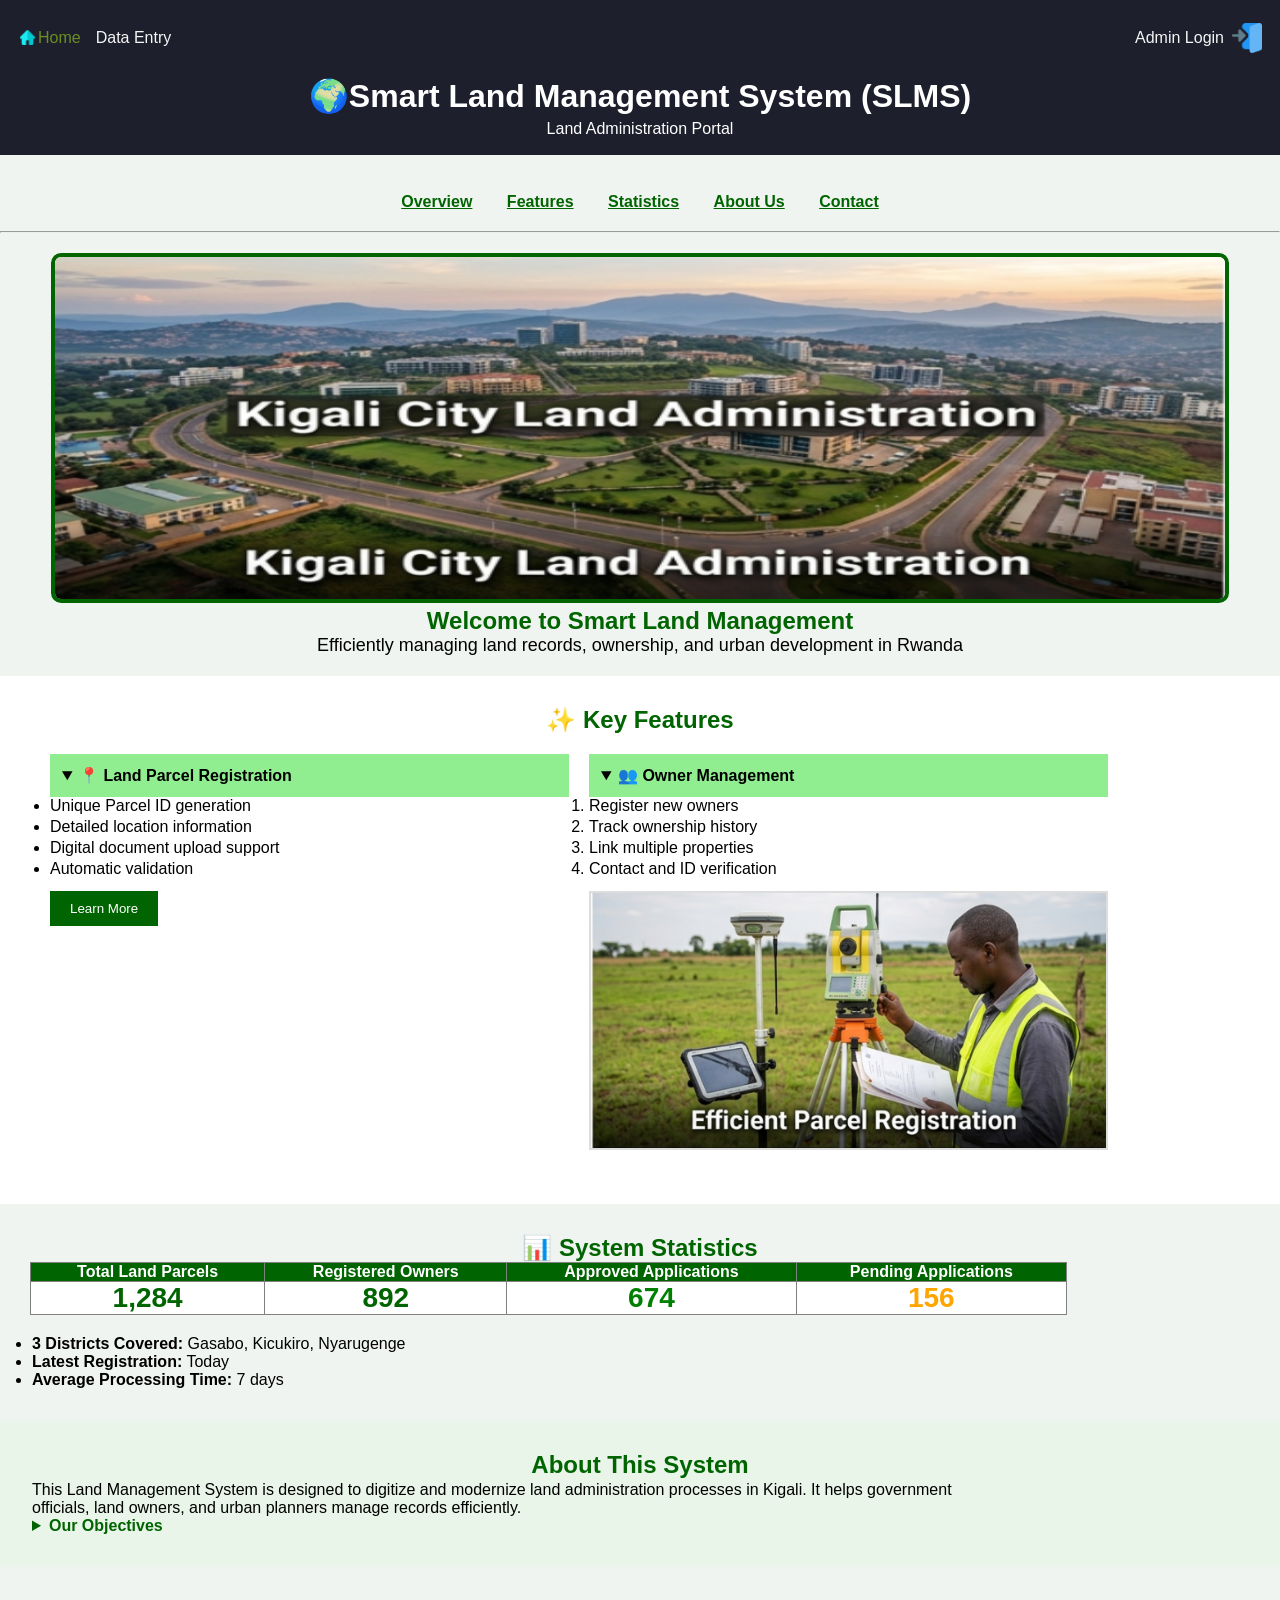
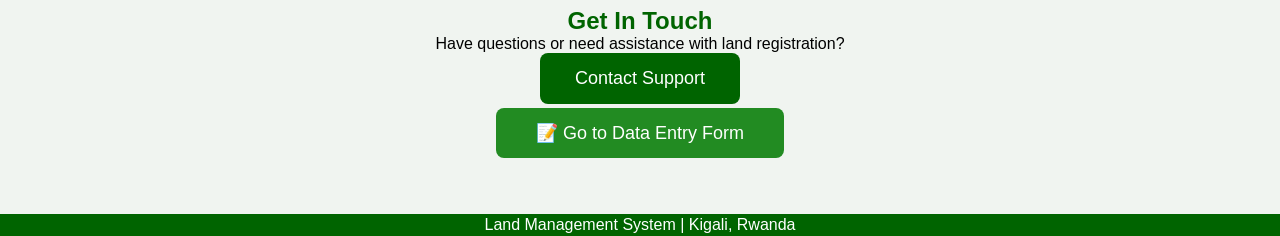
==== index.html @ 16b2f417 "final commit" ====
<!DOCTYPE html>
<html lang="en">

<head>
    <meta charset="UTF-8">
    <meta name="viewport" content="width=device-width, initial-scale=1.0">
    <link rel="stylesheet" type="text/css" href="styles.css">
    <link rel="icon" href="icons/home.png">
    <title>Home</title>
</head>

<body>
    <header class="nav">
        <ul class="nav-links">
            <li><a href="#" style="color:olivedrab;" ><img src="icons/home.png" alt=""> Home</a> </li>
            <li><a href="form.html">Data Entry
                <!-- <img src="enter.png" alt="login_icon"> -->
            </a></li>
        </ul>

        <ul class="portable-links">

            <li><a href="admin_login.html">Admin Login <img src="icons/enter.png" alt="login_icon"></a> </li>

        </ul>

    </header>
    <main style="font-family: Arial, sans-serif; margin: 0; padding: 0; background-color: #f0f4f0;">

  <!-- Header -->
  <table width="100%" cellpadding="15" style="background-color: #1e1f2d; color: white;">
    <tr>
      <td align="center">
        <h1 style="margin: 0;">🌍Smart Land Management System (SLMS)</h1>
        <p style="margin: 5px 0 15px 0;">Land Administration Portal</p>
      </td>
    </tr>
  </table>

  <!-- Navigation Menu -->
  <!-- <table width="100%" cellpadding="12" style="background-color: #90EE90;padding:10px; border-bottom: 3px solid #006400;">
    <tr>
      <td align="center">
        <a href="index.html"
          style="color: #006400; margin: 0 25px; text-decoration: none; font-weight: bold; font-size: 18px;">🏠
          HOME</a>
        <a href="form.html"
          style="color: #006400; margin: 0 25px; text-decoration: none; font-weight: bold; font-size: 18px;">📝
          DATA ENTRY</a>
      </td>
    </tr>
  </table> -->

  <br>

  <!-- Internal Navigation (Anchor Links) -->
  <section style="text-align: center; margin: 20px;">
    <a href="#overview" style="margin: 0 15px; color: #006400; font-weight: bold;">Overview</a>
    <a href="#features" style="margin: 0 15px; color: #006400; font-weight: bold;">Features</a>
    <a href="#statistics" style="margin: 0 15px; color: #006400; font-weight: bold;">Statistics</a>
    <a href="#about" style="margin: 0 15px; color: #006400; font-weight: bold;">About Us</a>
    <a href="#contact" style="margin: 0 15px; color: #006400; font-weight: bold;">Contact</a>
  </section>

  <hr>

  <!-- Section 1: Hero Banner -->
  <section id="overview" style="padding: 20px;">
    <table width="100%" cellpadding="0" cellspacing="0">
      <tr>
        <td align="center">
          <img src="images/banner.png" alt="Land Management Banner" width="95%"
            style="border: 4px solid #006400; border-radius: 10px;height: 350px;">
        </td>
      </tr>
    </table>
    <h2 style="color: #006400; text-align: center;">Welcome to Smart Land Management</h2>
    <p style="text-align: center; font-size: 18px;">Efficiently managing land records, ownership, and urban
      development in Rwanda</p>
  </section>

  <!-- Section 2: Features -->
  <section id="features" style="padding: 30px; background-color: white;">
    <h2 style="color: #006400; text-align: center;">✨ Key Features</h2>

    <table width="90%" align="center" cellpadding="15" cellspacing="20">
      <tr>
        <td width="50%" valign="top">
          <details open>
            <summary style="background-color: #90EE90; padding: 12px; font-weight: bold; cursor: pointer;">
              📍 Land Parcel Registration
            </summary>
            <ul>
              <li style="margin-bottom: 3px;">Unique Parcel ID generation</li>
              <li style="margin-bottom: 3px;">Detailed location information</li>
              <li style="margin-bottom: 3px;">Digital document upload support</li>
              <li style="margin-bottom: 3px;">Automatic validation</li>
            </ul>
            <button type="button"
              style="background-color: #006400; color: white; padding: 10px 20px; border: none; margin-top: 10px;">
              Learn More
            </button>
          </details>
        </td>

        <td width="50%" valign="top">
          <details open>
            <summary style="background-color: #90EE90; padding: 12px; font-weight: bold; cursor: pointer;">
              👥 Owner Management
            </summary>
            <ol>
              <li style="margin-bottom: 3px;">Register new owners</li>
              <li style="margin-bottom: 3px;">Track ownership history</li>
              <li style="margin-bottom: 3px;">Link multiple properties</li>
              <li style="margin-bottom: 3px;">Contact and ID verification</li>
            </ol>
            <img src="images/feature1.png" alt="Owner Management" width="100%"
              style="margin-top: 10px; border: 2px solid #ddd;">
          </details>
        </td>
      </tr>
    </table>
  </section>

  <!-- Section 3: Statistics -->
  <section id="statistics" style="padding: 30px;">
    <h2 style="color: #006400; text-align: center;">📊 System Statistics</h2>

    <table border="1" cellpadding="15" cellspacing="0" width="85%" align="center"
      style="border-collapse: collapse; background-color: white;">
      <tr style="background-color: #006400; color: white;">
        <th>Total Land Parcels</th>
        <th>Registered Owners</th>
        <th>Approved Applications</th>
        <th>Pending Applications</th>
      </tr>
      <tr align="center">
        <td><strong style="font-size: 28px; color: #006400;">1,284</strong></td>
        <td><strong style="font-size: 28px; color: #006400;">892</strong></td>
        <td><strong style="font-size: 28px; color: green;">674</strong></td>
        <td><strong style="font-size: 28px; color: orange;">156</strong></td>
      </tr>
    </table>

    <br>
    <table width="85%" align="center">
      <tr>
        <td>
          <ul>
            <li><strong>3 Districts Covered:</strong> Gasabo, Kicukiro, Nyarugenge</li>
            <li><strong>Latest Registration:</strong> Today</li>
            <li><strong>Average Processing Time:</strong> 7 days</li>
          </ul>
        </td>
      </tr>
    </table>
  </section>

  <!-- Section 4: About -->
  <section id="about" style="padding: 30px; background-color: #e8f5e8;">
    <h2 style="color: #006400; text-align: center;">About This System</h2>
    <table width="80%" align="center" cellpadding="15">
      <tr>
        <td>
          <p>This Land Management System is designed to digitize and modernize land administration processes
            in Kigali.
            It helps government officials, land owners, and urban planners manage records efficiently.</p>

          <details>
            <summary style="font-weight: bold; color: #006400;">Our Objectives</summary>
            <ul>
              <li>Reduce paperwork and manual processes</li>
              <li>Ensure transparent land ownership records</li>
              <li>Support urban planning and development</li>
              <li>Provide quick access to land information</li>
            </ul>
          </details>
        </td>
      </tr>
    </table>
  </section>

  <!-- Section 5: Contact + Call to Action -->
  <section id="contact" style="padding: 40px; text-align: center;">
    <h2 style="color: #006400;">Get In Touch</h2>
    <p>Have questions or need assistance with land registration?</p>

    <button type="button" onclick="alert('Contact form would open here in a real system.')"
      style="background-color: #006400; color: white; padding: 15px 35px; font-size: 18px; border: none; border-radius: 8px; cursor: pointer;">
      Contact Support
    </button>

    <br><br>
    <a href="form.html"
      style="background-color: #228B22; color: white; padding: 15px 40px; text-decoration: none; font-size: 18px; border-radius: 8px;">
      📝 Go to Data Entry Form
    </a>
  </section>

  <!-- Footer -->
  <table width="100%" cellpadding="20" style="background-color: #006400; color: white; margin-top: 30px;">
    <tr>
      <td align="center">
        <p> Land Management System | Kigali, Rwanda</p>

      </td>
    </tr>
  </table>

</main>

</body>

</html>
---- styles.css ----
*{
    margin:0;
    padding:0;
    box-sizing:border-box;
}

body{
    background-color:whitesmoke
}
.nav{

    width:100%;
    height:4.7rem;
    background-color: #1e1f2d;
    color:white; 
    display:flex;
    justify-content: space-between;
    align-items: center;
    padding-left:20px;

}
.portable-links{
    list-style: none;
    padding-right:8px;
}
.portable-links li a{
    text-decoration: none;
    font-family:Verdana, Geneva, Tahoma, sans-serif;
    color:whitesmoke;
    display: flex;
    align-items: center;
    gap:8px;
    transition: all .2s ease-in-out;

}
.portable-links li a:hover{
    color:olivedrab;
}
.portable-links li img{
    height:30px;
    width: 30px;
}
.portable-links li{
    margin-right:10px;
}
.nav-links{
    display: flex;
    align-items: center;
    gap:15px;
    list-style: none;
}
.nav-links li a{
    text-decoration: none;
    font-family:Verdana, Geneva, Tahoma, sans-serif;
    color:whitesmoke;
    display: flex;
    align-items: center;
    gap:3px;
    transition: all .2s ease-in-out;

}
.nav-links li a:hover{
    color:olivedrab;
}
.nav-links li a img{
    width:15px;
    height:15px;
}
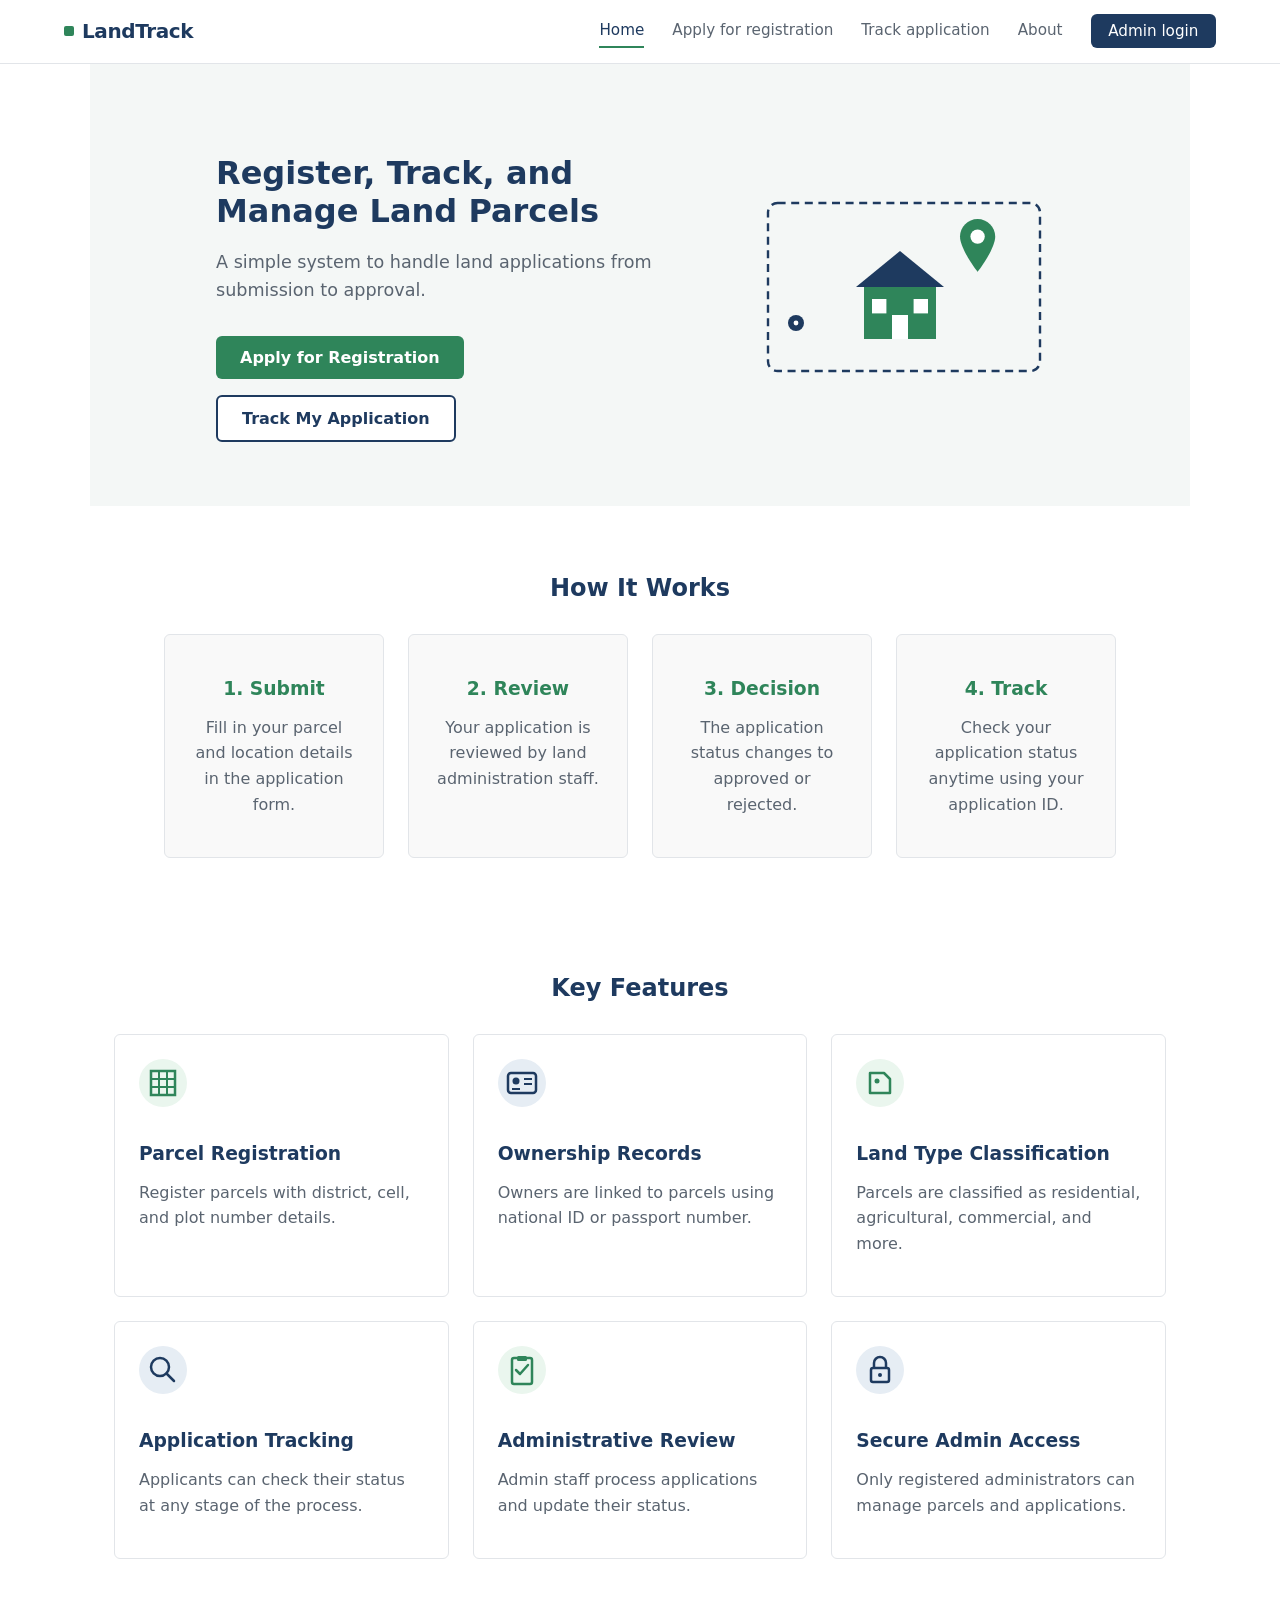
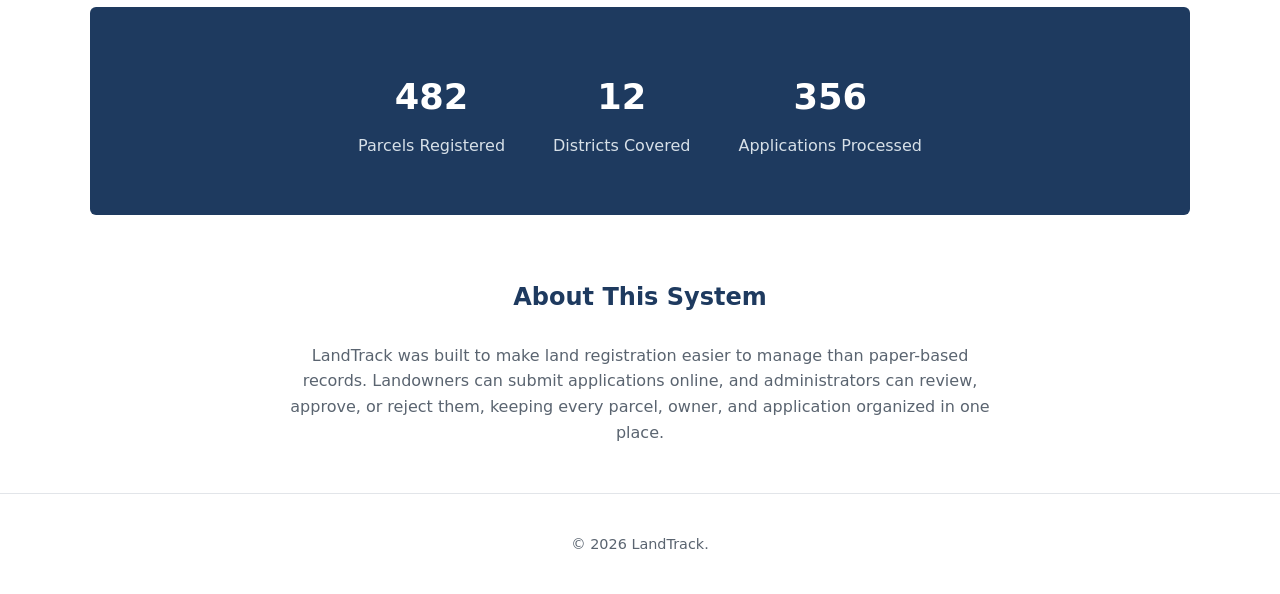
==== commit f895a345: "re-writen the whole project for better improvements" ====
--- a/index.html
+++ b/index.html
@@ -1,214 +1,139 @@
 <!DOCTYPE html>
 <html lang="en">
+<head>
+<meta charset="UTF-8">
+<meta name="viewport" content="width=device-width, initial-scale=1.0">
+<title>LandTrack - Land Management System</title>
+<link rel="stylesheet" href="css/navbar.css">
+<link rel="stylesheet" href="css/style.css">
+</head>
+<body>
 
-<head>
-    <meta charset="UTF-8">
-    <meta name="viewport" content="width=device-width, initial-scale=1.0">
-    <link rel="stylesheet" type="text/css" href="styles.css">
-    <link rel="icon" href="icons/home.png">
-    <title>Home</title>
-</head>
+<header class="site-header">
+  <nav class="navbar" aria-label="Main navigation">
+    <a href="index.html" class="navbar__brand">
+      <span class="navbar__mark" aria-hidden="true"></span>
+      LandTrack
+    </a>
 
-<body>
-    <header class="nav">
-        <ul class="nav-links">
-            <li><a href="#" style="color:olivedrab;" ><img src="icons/home.png" alt=""> Home</a> </li>
-            <li><a href="form.html">Data Entry
-                <!-- <img src="enter.png" alt="login_icon"> -->
-            </a></li>
-        </ul>
-
-        <ul class="portable-links">
-
-            <li><a href="admin_login.html">Admin Login <img src="icons/enter.png" alt="login_icon"></a> </li>
-
-        </ul>
-
-    </header>
-    <main style="font-family: Arial, sans-serif; margin: 0; padding: 0; background-color: #f0f4f0;">
-
-  <!-- Header -->
-  <table width="100%" cellpadding="15" style="background-color: #1e1f2d; color: white;">
-    <tr>
-      <td align="center">
-        <h1 style="margin: 0;">🌍Smart Land Management System (SLMS)</h1>
-        <p style="margin: 5px 0 15px 0;">Land Administration Portal</p>
-      </td>
-    </tr>
-  </table>
-
-  <!-- Navigation Menu -->
-  <!-- <table width="100%" cellpadding="12" style="background-color: #90EE90;padding:10px; border-bottom: 3px solid #006400;">
-    <tr>
-      <td align="center">
-        <a href="index.html"
-          style="color: #006400; margin: 0 25px; text-decoration: none; font-weight: bold; font-size: 18px;">🏠
-          HOME</a>
-        <a href="form.html"
-          style="color: #006400; margin: 0 25px; text-decoration: none; font-weight: bold; font-size: 18px;">📝
-          DATA ENTRY</a>
-      </td>
-    </tr>
-  </table> -->
-
-  <br>
-
-  <!-- Internal Navigation (Anchor Links) -->
-  <section style="text-align: center; margin: 20px;">
-    <a href="#overview" style="margin: 0 15px; color: #006400; font-weight: bold;">Overview</a>
-    <a href="#features" style="margin: 0 15px; color: #006400; font-weight: bold;">Features</a>
-    <a href="#statistics" style="margin: 0 15px; color: #006400; font-weight: bold;">Statistics</a>
-    <a href="#about" style="margin: 0 15px; color: #006400; font-weight: bold;">About Us</a>
-    <a href="#contact" style="margin: 0 15px; color: #006400; font-weight: bold;">Contact</a>
-  </section>
-
-  <hr>
-
-  <!-- Section 1: Hero Banner -->
-  <section id="overview" style="padding: 20px;">
-    <table width="100%" cellpadding="0" cellspacing="0">
-      <tr>
-        <td align="center">
-          <img src="images/banner.png" alt="Land Management Banner" width="95%"
-            style="border: 4px solid #006400; border-radius: 10px;height: 350px;">
-        </td>
-      </tr>
-    </table>
-    <h2 style="color: #006400; text-align: center;">Welcome to Smart Land Management</h2>
-    <p style="text-align: center; font-size: 18px;">Efficiently managing land records, ownership, and urban
-      development in Rwanda</p>
-  </section>
-
-  <!-- Section 2: Features -->
-  <section id="features" style="padding: 30px; background-color: white;">
-    <h2 style="color: #006400; text-align: center;">✨ Key Features</h2>
-
-    <table width="90%" align="center" cellpadding="15" cellspacing="20">
-      <tr>
-        <td width="50%" valign="top">
-          <details open>
-            <summary style="background-color: #90EE90; padding: 12px; font-weight: bold; cursor: pointer;">
-              📍 Land Parcel Registration
-            </summary>
-            <ul>
-              <li style="margin-bottom: 3px;">Unique Parcel ID generation</li>
-              <li style="margin-bottom: 3px;">Detailed location information</li>
-              <li style="margin-bottom: 3px;">Digital document upload support</li>
-              <li style="margin-bottom: 3px;">Automatic validation</li>
-            </ul>
-            <button type="button"
-              style="background-color: #006400; color: white; padding: 10px 20px; border: none; margin-top: 10px;">
-              Learn More
-            </button>
-          </details>
-        </td>
-
-        <td width="50%" valign="top">
-          <details open>
-            <summary style="background-color: #90EE90; padding: 12px; font-weight: bold; cursor: pointer;">
-              👥 Owner Management
-            </summary>
-            <ol>
-              <li style="margin-bottom: 3px;">Register new owners</li>
-              <li style="margin-bottom: 3px;">Track ownership history</li>
-              <li style="margin-bottom: 3px;">Link multiple properties</li>
-              <li style="margin-bottom: 3px;">Contact and ID verification</li>
-            </ol>
-            <img src="images/feature1.png" alt="Owner Management" width="100%"
-              style="margin-top: 10px; border: 2px solid #ddd;">
-          </details>
-        </td>
-      </tr>
-    </table>
-  </section>
-
-  <!-- Section 3: Statistics -->
-  <section id="statistics" style="padding: 30px;">
-    <h2 style="color: #006400; text-align: center;">📊 System Statistics</h2>
-
-    <table border="1" cellpadding="15" cellspacing="0" width="85%" align="center"
-      style="border-collapse: collapse; background-color: white;">
-      <tr style="background-color: #006400; color: white;">
-        <th>Total Land Parcels</th>
-        <th>Registered Owners</th>
-        <th>Approved Applications</th>
-        <th>Pending Applications</th>
-      </tr>
-      <tr align="center">
-        <td><strong style="font-size: 28px; color: #006400;">1,284</strong></td>
-        <td><strong style="font-size: 28px; color: #006400;">892</strong></td>
-        <td><strong style="font-size: 28px; color: green;">674</strong></td>
-        <td><strong style="font-size: 28px; color: orange;">156</strong></td>
-      </tr>
-    </table>
-
-    <br>
-    <table width="85%" align="center">
-      <tr>
-        <td>
-          <ul>
-            <li><strong>3 Districts Covered:</strong> Gasabo, Kicukiro, Nyarugenge</li>
-            <li><strong>Latest Registration:</strong> Today</li>
-            <li><strong>Average Processing Time:</strong> 7 days</li>
-          </ul>
-        </td>
-      </tr>
-    </table>
-  </section>
-
-  <!-- Section 4: About -->
-  <section id="about" style="padding: 30px; background-color: #e8f5e8;">
-    <h2 style="color: #006400; text-align: center;">About This System</h2>
-    <table width="80%" align="center" cellpadding="15">
-      <tr>
-        <td>
-          <p>This Land Management System is designed to digitize and modernize land administration processes
-            in Kigali.
-            It helps government officials, land owners, and urban planners manage records efficiently.</p>
-
-          <details>
-            <summary style="font-weight: bold; color: #006400;">Our Objectives</summary>
-            <ul>
-              <li>Reduce paperwork and manual processes</li>
-              <li>Ensure transparent land ownership records</li>
-              <li>Support urban planning and development</li>
-              <li>Provide quick access to land information</li>
-            </ul>
-          </details>
-        </td>
-      </tr>
-    </table>
-  </section>
-
-  <!-- Section 5: Contact + Call to Action -->
-  <section id="contact" style="padding: 40px; text-align: center;">
-    <h2 style="color: #006400;">Get In Touch</h2>
-    <p>Have questions or need assistance with land registration?</p>
-
-    <button type="button" onclick="alert('Contact form would open here in a real system.')"
-      style="background-color: #006400; color: white; padding: 15px 35px; font-size: 18px; border: none; border-radius: 8px; cursor: pointer;">
-      Contact Support
+    <button class="navbar__toggle" id="navToggle" aria-expanded="false" aria-controls="navMenu" aria-label="Open menu">
+      <span class="navbar__toggle-bar"></span>
+      <span class="navbar__toggle-bar"></span>
+      <span class="navbar__toggle-bar"></span>
     </button>
 
-    <br><br>
-    <a href="form.html"
-      style="background-color: #228B22; color: white; padding: 15px 40px; text-decoration: none; font-size: 18px; border-radius: 8px;">
-      📝 Go to Data Entry Form
-    </a>
-  </section>
+    <div class="navbar__menu" id="navMenu">
+      <a href="index.html" class="navbar__link active">Home</a>
+      <a href="apply.html" class="navbar__link">Apply for registration</a>
+      <a href="track.html" class="navbar__link">Track application</a>
+      <a href="index.html#about" class="navbar__link">About</a>
+      <a href="admin/login.html" class="navbar__link navbar__link--admin">Admin login</a>
+    </div>
+  </nav>
+</header>
 
-  <!-- Footer -->
-  <table width="100%" cellpadding="20" style="background-color: #006400; color: white; margin-top: 30px;">
-    <tr>
-      <td align="center">
-        <p> Land Management System | Kigali, Rwanda</p>
+<section class="hero">
+  <div class="hero-text">
+    <h1>Register, Track, and Manage Land Parcels</h1>
+    <p>A simple system to handle land applications from submission to approval.</p>
+    <div class="hero-buttons">
+      <a href="apply.html" class="btn btn-primary">Apply for Registration</a>
+      <a href="track.html" class="btn btn-secondary">Track My Application</a>
+    </div>
+  </div>
+  <div class="hero-image">
+    <img src="images/hero-illustration.svg" alt="Illustration of a land parcel with a house and location pin">
+  </div>
+</section>
 
-      </td>
-    </tr>
-  </table>
+<section class="how-it-works">
+  <h2>How It Works</h2>
+  <div class="steps">
+    <div class="step">
+      <h3>1. Submit</h3>
+      <p>Fill in your parcel and location details in the application form.</p>
+    </div>
+    <div class="step">
+      <h3>2. Review</h3>
+      <p>Your application is reviewed by land administration staff.</p>
+    </div>
+    <div class="step">
+      <h3>3. Decision</h3>
+      <p>The application status changes to approved or rejected.</p>
+    </div>
+    <div class="step">
+      <h3>4. Track</h3>
+      <p>Check your application status anytime using your application ID.</p>
+    </div>
+  </div>
+</section>
 
-</main>
+<section class="features">
+  <h2>Key Features</h2>
+  <div class="feature-grid">
+    <div class="feature-card">
+      <img src="images/icon-parcel.svg" alt="" class="feature-icon">
+      <h3>Parcel Registration</h3>
+      <p>Register parcels with district, cell, and plot number details.</p>
+    </div>
+    <div class="feature-card">
+      <img src="images/icon-ownership.svg" alt="" class="feature-icon">
+      <h3>Ownership Records</h3>
+      <p>Owners are linked to parcels using national ID or passport number.</p>
+    </div>
+    <div class="feature-card">
+      <img src="images/icon-landtype.svg" alt="" class="feature-icon">
+      <h3>Land Type Classification</h3>
+      <p>Parcels are classified as residential, agricultural, commercial, and more.</p>
+    </div>
+    <div class="feature-card">
+      <img src="images/icon-tracking.svg" alt="" class="feature-icon">
+      <h3>Application Tracking</h3>
+      <p>Applicants can check their status at any stage of the process.</p>
+    </div>
+    <div class="feature-card">
+      <img src="images/icon-review.svg" alt="" class="feature-icon">
+      <h3>Administrative Review</h3>
+      <p>Admin staff process applications and update their status.</p>
+    </div>
+    <div class="feature-card">
+      <img src="images/icon-security.svg" alt="" class="feature-icon">
+      <h3>Secure Admin Access</h3>
+      <p>Only registered administrators can manage parcels and applications.</p>
+    </div>
+  </div>
+</section>
 
+<section class="stats">
+  <div class="stat-box">
+    <h2 id="parcelCount">0</h2>
+    <p>Parcels Registered</p>
+  </div>
+  <div class="stat-box">
+    <h2 id="districtCount">0</h2>
+    <p>Districts Covered</p>
+  </div>
+  <div class="stat-box">
+    <h2 id="applicationCount">0</h2>
+    <p>Applications Processed</p>
+  </div>
+</section>
+
+<section class="about" id="about">
+  <h2>About This System</h2>
+  <p>
+    LandTrack was built to make land registration easier to manage than paper-based
+    records. Landowners can submit applications online, and administrators can review,
+    approve, or reject them, keeping every parcel, owner, and application organized in
+    one place.
+  </p>
+</section>
+
+<footer class="site-footer">
+  <p>&copy; 2026 LandTrack.</p>
+</footer>
+
+<script src="js/navbar.js"></script>
+<script src="js/index.js"></script>
 </body>
-
-</html>+</html>
--- a/css/navbar.css
+++ b/css/navbar.css
@@ -0,0 +1,177 @@
+* { box-sizing: border-box; }
+
+body {
+  margin: 0;
+  font-family: "Segoe UI", system-ui, -apple-system, sans-serif;
+  color: var(--text);
+}
+
+/* ============================================
+   Header shell
+   ============================================ */
+.site-header {
+  position: sticky;
+  top: 0;
+  z-index: 100;
+  background: var(--bg);
+  border-bottom: 1px solid var(--border);
+}
+
+.navbar {
+  max-width: 1200px;
+  margin: 0 auto;
+  padding: 0.9rem 1.5rem;
+  display: flex;
+  align-items: center;
+  justify-content: space-between;
+}
+
+/* ============================================
+   Brand
+   ============================================ */
+.navbar__brand {
+  display: flex;
+  align-items: center;
+  gap: 0.5rem;
+  font-size: 1.25rem;
+  font-weight: 700;
+  color: var(--navy);
+  text-decoration: none;
+  letter-spacing: -0.02em;
+}
+
+.navbar__mark {
+  width: 10px;
+  height: 10px;
+  border-radius: 2px;
+  background: var(--green);
+  display: inline-block;
+}
+
+/* ============================================
+   Desktop menu
+   ============================================ */
+.navbar__menu {
+  display: flex;
+  align-items: center;
+  gap: 1.75rem;
+}
+
+.navbar__link {
+  color: var(--text-muted);
+  text-decoration: none;
+  font-size: 0.95rem;
+  font-weight: 500;
+  padding: 0.4rem 0;
+  border-bottom: 2px solid transparent;
+  transition: color 0.15s ease, border-color 0.15s ease;
+}
+
+.navbar__link:hover,
+.navbar__link.active {
+  color: var(--navy);
+  border-bottom-color: var(--green);
+}
+
+.navbar__link--admin {
+  background: var(--navy);
+  color: #fff;
+  padding: 0.5rem 1.1rem;
+  border-radius: 6px;
+  border-bottom: none;
+}
+
+.navbar__link--admin:hover {
+  background: var(--navy-dark);
+  color: #fff;
+  border-bottom: none;
+}
+
+/* ============================================
+   Mobile toggle button (hidden on desktop)
+   ============================================ */
+.navbar__toggle {
+  display: none;
+  flex-direction: column;
+  justify-content: center;
+  gap: 5px;
+  width: 34px;
+  height: 34px;
+  background: none;
+  border: none;
+  cursor: pointer;
+  padding: 0;
+}
+
+.navbar__toggle-bar {
+  width: 100%;
+  height: 2px;
+  background: var(--navy);
+  border-radius: 2px;
+  transition: transform 0.2s ease, opacity 0.2s ease;
+}
+
+/* Turns the three bars into an X when menu is open */
+.navbar__toggle[aria-expanded="true"] .navbar__toggle-bar:nth-child(1) {
+  transform: translateY(7px) rotate(45deg);
+}
+.navbar__toggle[aria-expanded="true"] .navbar__toggle-bar:nth-child(2) {
+  opacity: 0;
+}
+.navbar__toggle[aria-expanded="true"] .navbar__toggle-bar:nth-child(3) {
+  transform: translateY(-7px) rotate(-45deg);
+}
+
+/* ============================================
+   Responsive breakpoint
+   ============================================ */
+@media (max-width: 768px) {
+  .navbar__toggle {
+    display: flex;
+  }
+
+  .navbar__menu {
+    position: absolute;
+    top: 100%;
+    left: 0;
+    right: 0;
+    background: var(--bg);
+    border-bottom: 1px solid var(--border);
+    flex-direction: column;
+    align-items: stretch;
+    gap: 0;
+    padding: 0.5rem 1.5rem 1rem;
+
+    /* collapsed state */
+    max-height: 0;
+    overflow: hidden;
+    opacity: 0;
+    transition: max-height 0.25s ease, opacity 0.2s ease;
+  }
+
+  .navbar__menu.is-open {
+    max-height: 400px;
+    opacity: 1;
+  }
+
+  .navbar__link {
+    padding: 0.85rem 0;
+    border-bottom: 1px solid var(--border);
+    width: 100%;
+  }
+
+  .navbar__link--admin {
+    margin-top: 0.6rem;
+    text-align: center;
+    border-bottom: none;
+  }
+}
+
+/* Respect reduced motion preference */
+@media (prefers-reduced-motion: reduce) {
+  .navbar__menu,
+  .navbar__toggle-bar,
+  .navbar__link {
+    transition: none;
+  }
+}
--- a/css/style.css
+++ b/css/style.css
@@ -0,0 +1,236 @@
+/* ============================================
+   Design tokens for LandTrack
+   Defined here (not just navbar.css) so every page that
+   includes style.css has access to these colors, even
+   pages like admin/login.html that don't use the navbar.
+   ============================================ */
+:root {
+  --navy: #1e3a5f;
+  --navy-dark: #14283f;
+  --green: #2f855a;
+  --green-dark: #24684a;
+  --text: #2d3436;
+  --text-muted: #5a6470;
+  --border: #e2e5e9;
+  --bg: #ffffff;
+}
+
+/* ============================================
+   General page styles
+   ============================================ */
+p {
+  color: var(--text-muted);
+  line-height: 1.6;
+}
+
+section {
+  padding: 3rem 1.5rem;
+  max-width: 1100px;
+  margin: 0 auto;
+}
+
+section h2 {
+  text-align: center;
+  color: var(--navy);
+  margin-bottom: 2rem;
+}
+
+/* ============================================
+   Hero Section
+   ============================================ */
+.hero {
+  display: flex;
+  align-items: center;
+  justify-content: center;
+  gap: 3rem;
+  text-align: left;
+  padding: 4rem 1.5rem;
+  background-color: #f4f7f6;
+}
+
+.hero-text {
+  max-width: 480px;
+}
+
+.hero-text h1 {
+  font-size: 2rem;
+  color: var(--navy);
+  margin-bottom: 1rem;
+}
+
+.hero-text p {
+  font-size: 1.1rem;
+  margin-bottom: 2rem;
+}
+
+.hero-image img {
+  width: 320px;
+  max-width: 100%;
+  height: auto;
+}
+
+.hero-buttons {
+  display: flex;
+  gap: 1rem;
+  flex-wrap: wrap;
+}
+
+.btn {
+  display: inline-block;
+  padding: 0.75rem 1.5rem;
+  border-radius: 6px;
+  text-decoration: none;
+  font-weight: bold;
+}
+
+.btn-primary {
+  background-color: var(--green);
+  color: white;
+}
+
+.btn-secondary {
+  background-color: white;
+  color: var(--navy);
+  border: 2px solid var(--navy);
+}
+
+/* ============================================
+   How It Works Section
+   ============================================ */
+.steps {
+  display: flex;
+  flex-wrap: wrap;
+  gap: 1.5rem;
+  justify-content: center;
+}
+
+.step {
+  background-color: #f9f9f9;
+  border: 1px solid var(--border);
+  border-radius: 6px;
+  padding: 1.5rem;
+  width: 220px;
+  text-align: center;
+}
+
+.step h3 {
+  color: var(--green);
+  margin-bottom: 0.5rem;
+}
+
+/* ============================================
+   Features Section
+   ============================================ */
+.feature-grid {
+  display: grid;
+  grid-template-columns: repeat(3, 1fr);
+  gap: 1.5rem;
+}
+
+.feature-card {
+  border: 1px solid var(--border);
+  border-radius: 6px;
+  padding: 1.5rem;
+}
+
+.feature-icon {
+  width: 48px;
+  height: 48px;
+  margin-bottom: 0.8rem;
+}
+
+.feature-card h3 {
+  color: var(--navy);
+  margin-bottom: 0.5rem;
+}
+
+/* ============================================
+   Stats Section
+   ============================================ */
+.stats {
+  display: flex;
+  justify-content: center;
+  gap: 3rem;
+  flex-wrap: wrap;
+  background-color: var(--navy);
+  border-radius: 6px;
+  padding: 2.5rem 1.5rem;
+}
+
+.stat-box {
+  text-align: center;
+  color: white;
+}
+
+.stat-box h2 {
+  font-size: 2.2rem;
+  color: white;
+  margin-bottom: 0.3rem;
+}
+
+.stat-box p {
+  color: #d7e0e8;
+}
+
+/* ============================================
+   About Section
+   ============================================ */
+.about {
+  text-align: center;
+}
+
+.about p {
+  max-width: 700px;
+  margin: 0 auto;
+}
+
+/* ============================================
+   Footer
+   ============================================ */
+.site-footer {
+  text-align: center;
+  padding: 1.5rem;
+  border-top: 1px solid var(--border);
+  color: var(--text-muted);
+  font-size: 0.9rem;
+}
+
+/* ============================================
+   Responsive: tablet and mobile
+   ============================================ */
+@media (max-width: 768px) {
+  .feature-grid {
+    grid-template-columns: repeat(2, 1fr);
+  }
+
+  .hero {
+    flex-direction: column;
+    text-align: center;
+  }
+
+  .hero-text {
+    max-width: 100%;
+  }
+
+  .hero-buttons {
+    justify-content: center;
+  }
+
+  .hero-text h1 {
+    font-size: 1.6rem;
+  }
+}
+
+@media (max-width: 500px) {
+  .feature-grid {
+    grid-template-columns: 1fr;
+  }
+
+  .step {
+    width: 100%;
+  }
+
+  .stats {
+    gap: 1.5rem;
+  }
+}
